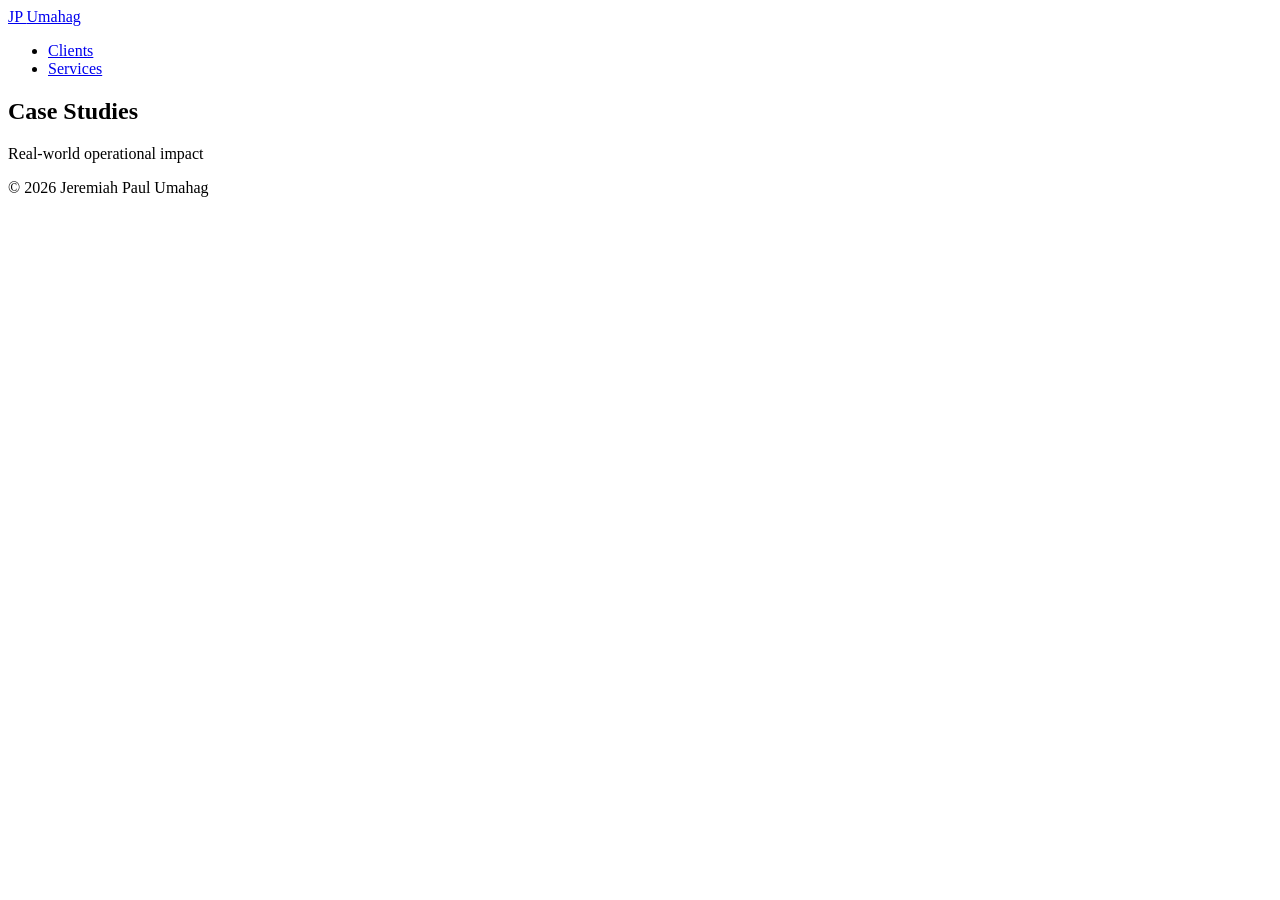
==== case-study.html @ 82531656 "Initial portfolio setup - copied from jpiuportfolio02" ====
<!DOCTYPE html>
<html lang="en">
<head>
<meta charset="UTF-8">
<meta name="viewport" content="width=device-width,initial-scale=1">
<title>Case Study | JP Umahag</title>
<link rel="stylesheet" href="chatbot.css">
</head>
<body>
<nav><a class="logo" href="index.html">JP <span>Umahag</span></a><ul class="links"><li><a href="clients.html">Clients</a></li><li><a href="services.html">Services</a></li></ul></nav>
<main><section class="hero"><div class="wrap"><h1>Case Studies</h1><p>Real-world operational impact</p></div></section></main>
<footer><div class="wrap">&copy; 2026 Jeremiah Paul Umahag</div></footer>
<script src="chatbot.js" defer></script>
</body>
</html>
---- chatbot.css ----
.ai-chat-launcher{position:fixed;right:20px;bottom:20px;z-index:2147483647;width:58px;height:58px;border:1px solid #f59e0b;background:#191522;color:#fff;border-radius:50%;display:grid;place-items:center;cursor:pointer;transition:all .3s;box-shadow:0 4px 12px rgba(0,0,0,.5)}.ai-chat-launcher:hover{border-color:#fff;box-shadow:0 6px 16px rgba(245,158,11,.4)}.ai-chat-launcher svg{width:24px;height:24px;fill:currentColor}.ai-chat-window{position:fixed;right:20px;bottom:90px;z-index:2147483646;width:380px;max-height:600px;background:#191522;border:1px solid rgba(229,229,229,.2);border-radius:16px;display:flex;flex-direction:column;box-shadow:0 10px 40px rgba(0,0,0,.6);transform:translateY(20px);opacity:0;pointer-events:none;transition:all .3s}.ai-chat-window.is-open{transform:translateY(0);opacity:1;pointer-events:auto}.ai-chat-header{padding:16px;border-bottom:1px solid rgba(229,229,229,.2);display:flex;justify-content:space-between;align-items:center}.ai-chat-title{font-weight:700;color:#fff;font-size:15px}.ai-chat-status{font-size:12px;color:rgba(229,229,229,.6);margin-top:2px}.ai-chat-close{background:none;border:none;color:rgba(229,229,229,.6);font-size:20px;cursor:pointer;transition:color .2s}.ai-chat-close:hover{color:#fff}.ai-chat-messages{flex:1;overflow-y:auto;padding:16px;display:flex;flex-direction:column;gap:12px}.ai-chat-message{padding:10px 14px;border-radius:10px;font-size:13px;line-height:1.5;word-wrap:break-word}.ai-chat-message.user{background:rgba(245,158,11,.2);color:#fff;margin-left:20px;border-radius:10px 0 10px 10px}.ai-chat-message.assistant{background:rgba(229,229,229,.1);color:rgba(229,229,229,.9);margin-right:20px;border-radius:0 10px 10px 10px}.ai-chat-message.typing span{display:inline-block;width:8px;height:8px;background:rgba(229,229,229,.6);border-radius:50%;margin:0 2px;animation:chat-blink .6s infinite}.ai-chat-message.typing span:nth-child(2){animation-delay:.2s}.ai-chat-message.typing span:nth-child(3){animation-delay:.4s}@keyframes chat-blink{0%,100%{opacity:.3}50%{opacity:1}}.ai-chat-form{display:flex;gap:8px;padding:12px;border-top:1px solid rgba(229,229,229,.2)}.ai-chat-input{flex:1;padding:8px 12px;background:rgba(17,17,17,.5);border:1px solid rgba(229,229,229,.2);border-radius:6px;color:#fff;font-size:12px;outline:none}.ai-chat-input::placeholder{color:rgba(229,229,229,.4)}.ai-chat-input:focus{border-color:rgba(245,158,11,.5);box-shadow:0 0 8px rgba(245,158,11,.2)}.ai-chat-send{padding:8px 14px;background:rgba(245,158,11,.2);border:1px solid rgba(245,158,11,.4);color:#f59e0b;border-radius:6px;font-weight:600;font-size:12px;cursor:pointer;transition:all .2s}.ai-chat-send:hover:not(:disabled){background:rgba(245,158,11,.35);border-color:rgba(245,158,11,.6);color:#fff}.ai-chat-send:disabled{opacity:.5;cursor:not-allowed}@media(max-width:480px){.ai-chat-window{width:calc(100vw - 40px);max-height:50vh}}
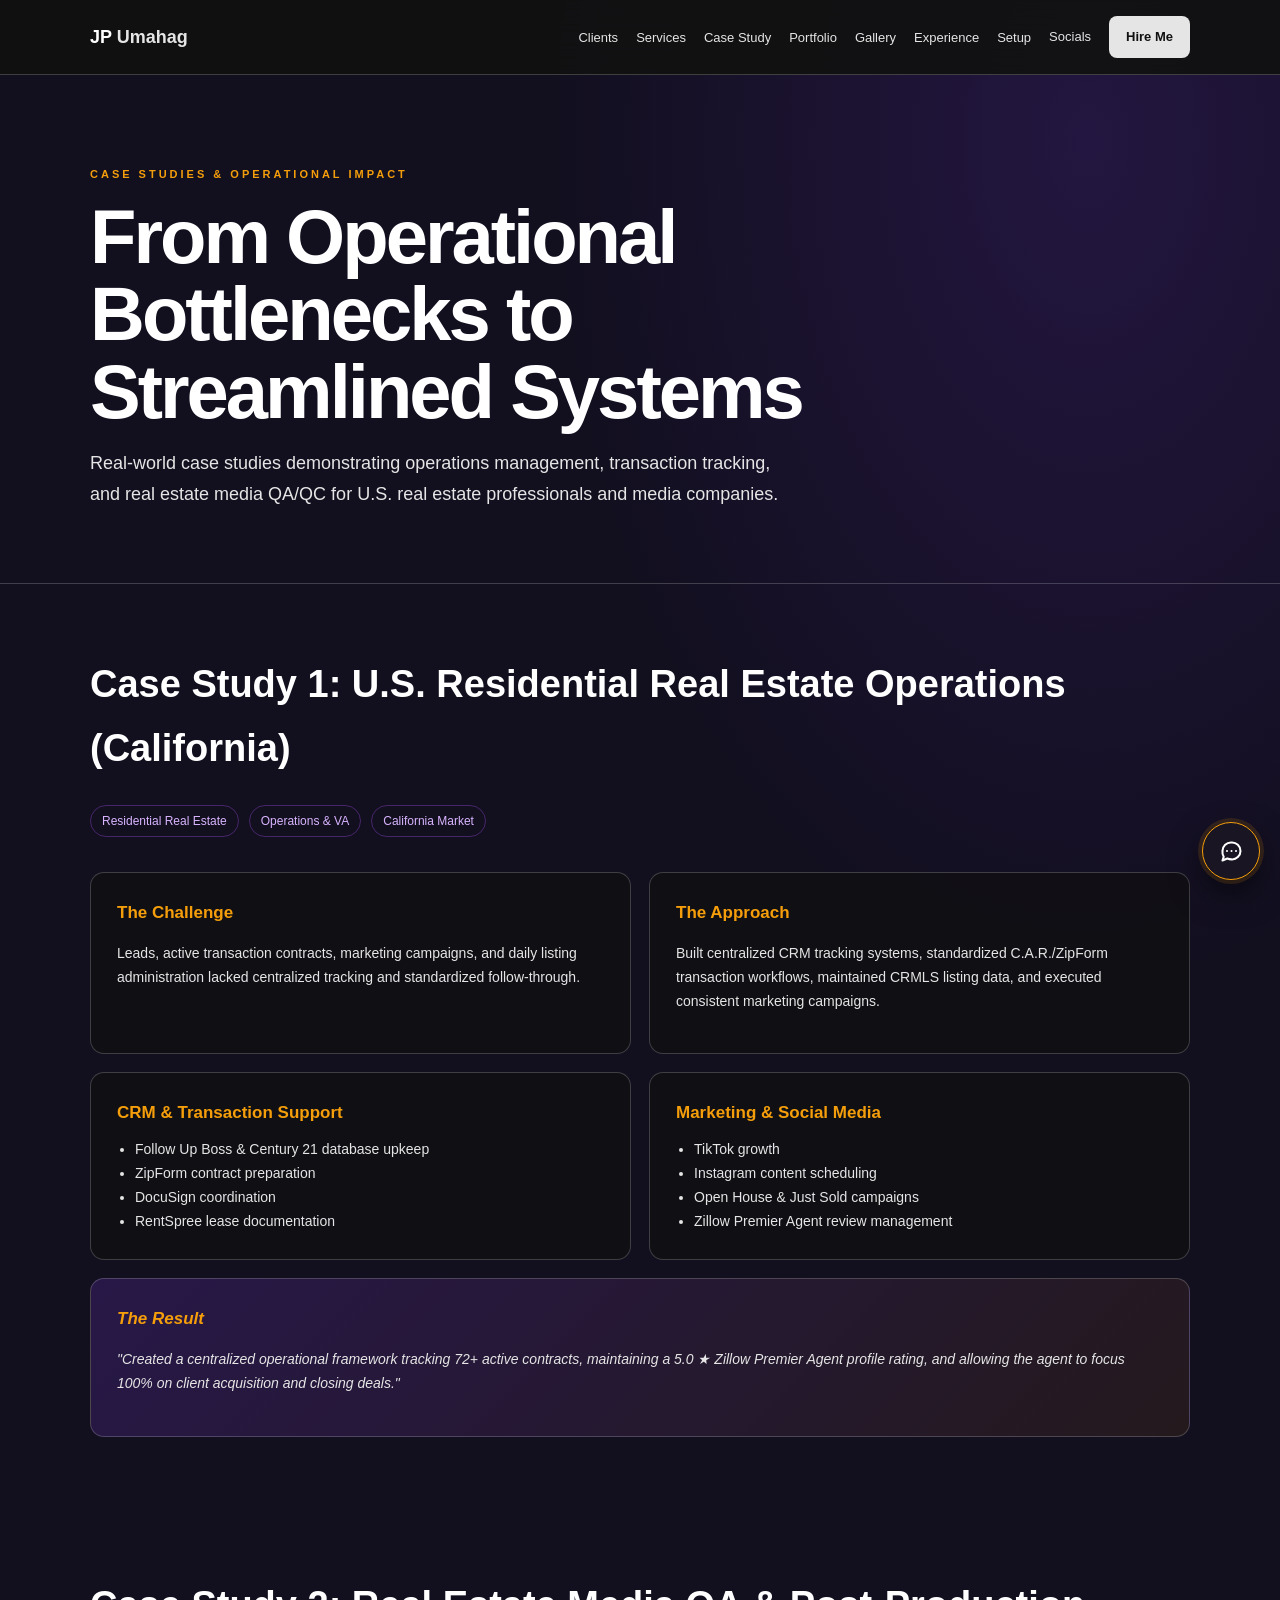
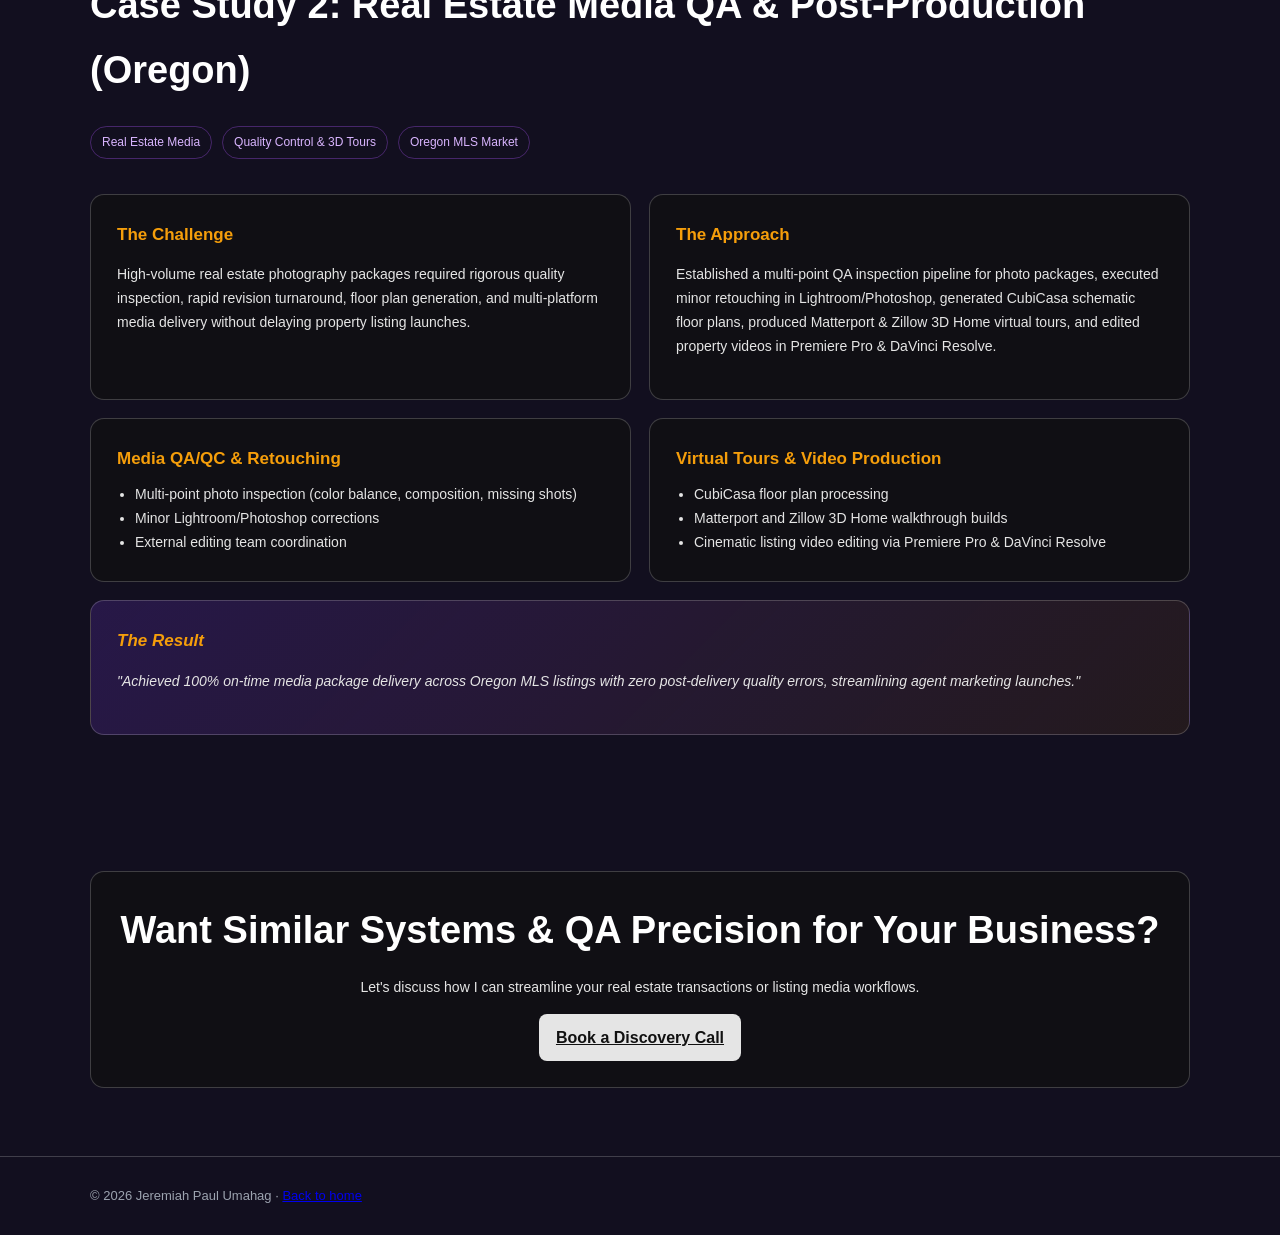
==== commit eebed9de: "Add files via upload" ====
--- a/case-study.html
+++ b/case-study.html
@@ -1,15 +1,169 @@
-<!DOCTYPE html>
+﻿<!DOCTYPE html>
 <html lang="en">
 <head>
 <meta charset="UTF-8">
 <meta name="viewport" content="width=device-width,initial-scale=1">
 <title>Case Study | JP Umahag</title>
 <link rel="stylesheet" href="chatbot.css">
+<style>:root{--bg:#120f1f;--panel:rgba(17,17,17,.7);--white:#fff;--silver:#e5e5e5;--muted:#9ca3af;--gold:#f59e0b;--purple:#a855f7;--line:rgba(229,229,229,.22)}*{box-sizing:border-box}body{margin:0;background:radial-gradient(ellipse 70% 50% at 85% 5%,rgba(124,58,237,.16),transparent 60%),var(--bg);color:var(--white);font-family:Inter,Arial,sans-serif;line-height:1.7}.wrap{width:min(1100px,calc(100% - 40px));margin:auto}nav{position:sticky;top:0;z-index:5;display:flex;justify-content:space-between;align-items:center;padding:16px max(20px,calc((100% - 1100px)/2));background:rgba(17,17,17,.94);border-bottom:1px solid var(--line);backdrop-filter:blur(16px)}.logo{font-weight:700;font-size:18px;color:#fff;text-decoration:none}.logo span{color:var(--silver)}.links{display:flex;align-items:center;gap:18px;list-style:none;margin:0;padding:0}.links a,summary{color:var(--silver);font-size:13px;text-decoration:none}.links a:hover,summary:hover{color:var(--gold)}.dropdown{position:relative}.dropdown summary{cursor:pointer;list-style:none}.dropdown summary::-webkit-details-marker{display:none}.social-menu{position:absolute;right:0;top:28px;min-width:150px;padding:8px;background:#191522;border:1px solid var(--line);border-radius:8px}.social-menu a{display:block;padding:7px 10px}.button{display:inline-block;padding:10px 17px;border-radius:8px;background:var(--silver);color:#111!important;font-weight:700}.hero{padding:90px 0 55px;border-bottom:1px solid var(--line)}.eyebrow{color:var(--gold);font-size:11px;font-weight:700;letter-spacing:3px;text-transform:uppercase}.hero h1{max-width:800px;margin:14px 0;font-size:clamp(42px,7vw,76px);line-height:1.02;letter-spacing:-3px}.hero p,.intro{max-width:700px;color:var(--silver);font-size:18px}.section{padding:68px 0}.section h2{font-size:clamp(25px,4vw,38px);margin:0 0 14px}.grid{display:grid;grid-template-columns:repeat(2,1fr);gap:18px;margin-top:35px}.card{padding:26px;background:var(--panel);border:1px solid var(--line);border-radius:14px}.card h3{margin:0 0 8px;color:var(--gold);font-size:17px}.card p,.card li{color:var(--silver);font-size:14px}.card ul{padding-left:18px;margin:10px 0 0}.result{grid-column:1/-1;background:linear-gradient(135deg,rgba(124,58,237,.2),rgba(245,158,11,.08));font-style:italic}.meta{display:flex;flex-wrap:wrap;gap:10px;margin-top:24px}.meta span{color:#d8b4fe;font-size:12px;border:1px solid rgba(168,85,247,.35);border-radius:99px;padding:5px 11px}footer{padding:28px 0;color:var(--muted);border-top:1px solid var(--line);font-size:13px}@media(max-width:760px){.links{display:none}.grid{grid-template-columns:1fr}.result{grid-column:auto}.hero{padding:58px 0 38px}.hero h1{letter-spacing:-1.5px}}</style>
+<style>.reveal{opacity:0;transform:translateY(24px);transition:opacity .7s cubic-bezier(.23,1,.32,1),transform .7s cubic-bezier(.23,1,.32,1)}.reveal.visible{opacity:1;transform:translateY(0)}.reveal:nth-child(2){transition-delay:.1s}.reveal:nth-child(3){transition-delay:.2s}.reveal:nth-child(4){transition-delay:.3s}.reveal:nth-child(5){transition-delay:.4s}.reveal:nth-child(6){transition-delay:.5s}.hero .eyebrow,.hero h1,.hero p,.meta{animation:pageReveal .8s cubic-bezier(.23,1,.32,1) both}.hero h1{animation-delay:.12s}.hero p{animation-delay:.22s}.meta{animation-delay:.32s}@keyframes pageReveal{from{opacity:0;transform:translateY(22px)}to{opacity:1;transform:translateY(0)}}.card,.photo{transition:opacity .7s cubic-bezier(.23,1,.32,1),transform .35s ease,border-color .3s ease,box-shadow .3s ease}.card:hover,.photo:hover{transform:translateY(-5px);border-color:var(--gold);box-shadow:0 14px 32px rgba(0,0,0,.3)}@media(prefers-reduced-motion:reduce){*,*::before,*::after{animation:none!important;transition:none!important;scroll-behavior:auto!important}.reveal{opacity:1;transform:none}}</style>
 </head>
 <body>
-<nav><a class="logo" href="index.html">JP <span>Umahag</span></a><ul class="links"><li><a href="clients.html">Clients</a></li><li><a href="services.html">Services</a></li></ul></nav>
-<main><section class="hero"><div class="wrap"><h1>Case Studies</h1><p>Real-world operational impact</p></div></section></main>
-<footer><div class="wrap">&copy; 2026 Jeremiah Paul Umahag</div></footer>
+<nav>
+<a class="logo" href="index.html">JP <span>Umahag</span></a>
+<ul class="links">
+<li><a href="clients.html">Clients</a></li>
+<li><a href="services.html">Services</a></li>
+<li><a href="case-study.html">Case Study</a></li>
+<li><a href="portfolio.html">Portfolio</a></li>
+<li><a href="gallery.html">Gallery</a></li>
+<li><a href="index.html#experience">Experience</a></li>
+<li><a href="index.html#setup">Setup</a></li>
+<li><details class="dropdown"><summary>Socials</summary><div class="social-menu"><a href="https://www.linkedin.com/in/jpumahag/" target="_blank" rel="noopener">LinkedIn</a><a href="https://www.facebook.com/jp.iux0023" target="_blank" rel="noopener">Facebook</a><a href="https://www.instagram.com/jp.iux/" target="_blank" rel="noopener">Instagram</a><a href="https://www.onlinejobs.ph/jobseekers/info/2666370" target="_blank" rel="noopener">OnlineJobs.ph</a></div></details></li>
+<li><a class="button" href="index.html#contact">Hire Me</a></li>
+</ul>
+</nav>
+<main>
+<section class="hero">
+<div class="wrap">
+<div class="eyebrow">CASE STUDIES & OPERATIONAL IMPACT</div>
+<h1>From Operational Bottlenecks to Streamlined Systems</h1>
+<p>Real-world case studies demonstrating operations management, transaction tracking, and real estate media QA/QC for U.S. real estate professionals and media companies.</p>
+</div>
+</section>
+
+<section class="section">
+<div class="wrap">
+<h2>Case Study 1: U.S. Residential Real Estate Operations (California)</h2>
+<div class="meta">
+<span>Residential Real Estate</span>
+<span>Operations & VA</span>
+<span>California Market</span>
+</div>
+<div class="grid">
+<article class="card">
+<h3>The Challenge</h3>
+<p>Leads, active transaction contracts, marketing campaigns, and daily listing administration lacked centralized tracking and standardized follow-through.</p>
+</article>
+<article class="card">
+<h3>The Approach</h3>
+<p>Built centralized CRM tracking systems, standardized C.A.R./ZipForm transaction workflows, maintained CRMLS listing data, and executed consistent marketing campaigns.</p>
+</article>
+<article class="card">
+<h3>CRM & Transaction Support</h3>
+<ul>
+<li>Follow Up Boss & Century 21 database upkeep</li>
+<li>ZipForm contract preparation</li>
+<li>DocuSign coordination</li>
+<li>RentSpree lease documentation</li>
+</ul>
+</article>
+<article class="card">
+<h3>Marketing & Social Media</h3>
+<ul>
+<li>TikTok growth</li>
+<li>Instagram content scheduling</li>
+<li>Open House & Just Sold campaigns</li>
+<li>Zillow Premier Agent review management</li>
+</ul>
+</article>
+<article class="card result">
+<h3>The Result</h3>
+<p>"Created a centralized operational framework tracking 72+ active contracts, maintaining a 5.0 ★ Zillow Premier Agent profile rating, and allowing the agent to focus 100% on client acquisition and closing deals."</p>
+</article>
+</div>
+</div>
+</section>
+
+<section class="section">
+<div class="wrap">
+<h2>Case Study 2: Real Estate Media QA &amp; Post-Production (Oregon)</h2>
+<div class="meta">
+<span>Real Estate Media</span>
+<span>Quality Control & 3D Tours</span>
+<span>Oregon MLS Market</span>
+</div>
+<div class="grid">
+<article class="card">
+<h3>The Challenge</h3>
+<p>High-volume real estate photography packages required rigorous quality inspection, rapid revision turnaround, floor plan generation, and multi-platform media delivery without delaying property listing launches.</p>
+</article>
+<article class="card">
+<h3>The Approach</h3>
+<p>Established a multi-point QA inspection pipeline for photo packages, executed minor retouching in Lightroom/Photoshop, generated CubiCasa schematic floor plans, produced Matterport & Zillow 3D Home virtual tours, and edited property videos in Premiere Pro & DaVinci Resolve.</p>
+</article>
+<article class="card">
+<h3>Media QA/QC & Retouching</h3>
+<ul>
+<li>Multi-point photo inspection (color balance, composition, missing shots)</li>
+<li>Minor Lightroom/Photoshop corrections</li>
+<li>External editing team coordination</li>
+</ul>
+</article>
+<article class="card">
+<h3>Virtual Tours & Video Production</h3>
+<ul>
+<li>CubiCasa floor plan processing</li>
+<li>Matterport and Zillow 3D Home walkthrough builds</li>
+<li>Cinematic listing video editing via Premiere Pro & DaVinci Resolve</li>
+</ul>
+</article>
+<article class="card result">
+<h3>The Result</h3>
+<p>"Achieved 100% on-time media package delivery across Oregon MLS listings with zero post-delivery quality errors, streamlining agent marketing launches."</p>
+</article>
+</div>
+</div>
+</section>
+
+<section class="section">
+<div class="wrap">
+<div class="card" style="text-align: center;">
+<h2>Want Similar Systems &amp; QA Precision for Your Business?</h2>
+<p>Let's discuss how I can streamline your real estate transactions or listing media workflows.</p>
+<a class="button" href="index.html#contact">Book a Discovery Call</a>
+</div>
+</div>
+</section>
+</main>
+<footer>
+<div class="wrap">
+&copy; 2026 Jeremiah Paul Umahag &middot; <a href="index.html">Back to home</a>
+</div>
+</footer>
+<script>
+document.addEventListener("DOMContentLoaded",()=> {
+const items=document.querySelectorAll(".section,.card,.photo,.tags");
+items.forEach(item=>item.classList.add("reveal"));
+const observer=new IntersectionObserver(entries=>entries.forEach(entry=>{
+if(entry.isIntersecting)entry.target.classList.add("visible")
+}),{threshold:.12});
+items.forEach(item=>observer.observe(item))
+});
+</script>
+<!-- AI Chatbot Widget -->
+<button class="ai-chat-launcher" type="button" aria-label="Open Jeremiah's AI Assistant" aria-expanded="false">
+  <svg viewBox="0 0 24 24" aria-hidden="true">
+    <path d="M20 11.5a7.5 7.5 0 0 1-8 7.5 8.8 8.8 0 0 1-3.7-.8L4 20l1.1-3.4A7.4 7.4 0 0 1 4 11.5 7.5 7.5 0 0 1 12 4a7.5 7.5 0 0 1 8 7.5Z"/>
+    <path d="M8 11.5h.01M12 11.5h.01M16 11.5h.01"/>
+  </svg>
+</button>
+
+<section class="ai-chat-window" aria-label="Jeremiah's AI Assistant">
+  <header class="ai-chat-header">
+    <div>
+      <div class="ai-chat-title">Jeremiah's AI Assistant</div>
+      <span class="ai-chat-status">Here to help with your media needs</span>
+    </div>
+    <button class="ai-chat-close" type="button" aria-label="Close chat">&times;</button>
+  </header>
+  <div class="ai-chat-messages" role="log" aria-live="polite"></div>
+  <form class="ai-chat-form">
+    <input class="ai-chat-input" type="text" autocomplete="off" placeholder="Ask about services or projects..." aria-label="Message">
+    <button class="ai-chat-send" type="submit">Send</button>
+  </form>
+</section>
+
 <script src="chatbot.js" defer></script>
 </body>
 </html>
--- a/chatbot.css
+++ b/chatbot.css
@@ -1 +1 @@
-.ai-chat-launcher{position:fixed;right:20px;bottom:20px;z-index:2147483647;width:58px;height:58px;border:1px solid #f59e0b;background:#191522;color:#fff;border-radius:50%;display:grid;place-items:center;cursor:pointer;transition:all .3s;box-shadow:0 4px 12px rgba(0,0,0,.5)}.ai-chat-launcher:hover{border-color:#fff;box-shadow:0 6px 16px rgba(245,158,11,.4)}.ai-chat-launcher svg{width:24px;height:24px;fill:currentColor}.ai-chat-window{position:fixed;right:20px;bottom:90px;z-index:2147483646;width:380px;max-height:600px;background:#191522;border:1px solid rgba(229,229,229,.2);border-radius:16px;display:flex;flex-direction:column;box-shadow:0 10px 40px rgba(0,0,0,.6);transform:translateY(20px);opacity:0;pointer-events:none;transition:all .3s}.ai-chat-window.is-open{transform:translateY(0);opacity:1;pointer-events:auto}.ai-chat-header{padding:16px;border-bottom:1px solid rgba(229,229,229,.2);display:flex;justify-content:space-between;align-items:center}.ai-chat-title{font-weight:700;color:#fff;font-size:15px}.ai-chat-status{font-size:12px;color:rgba(229,229,229,.6);margin-top:2px}.ai-chat-close{background:none;border:none;color:rgba(229,229,229,.6);font-size:20px;cursor:pointer;transition:color .2s}.ai-chat-close:hover{color:#fff}.ai-chat-messages{flex:1;overflow-y:auto;padding:16px;display:flex;flex-direction:column;gap:12px}.ai-chat-message{padding:10px 14px;border-radius:10px;font-size:13px;line-height:1.5;word-wrap:break-word}.ai-chat-message.user{background:rgba(245,158,11,.2);color:#fff;margin-left:20px;border-radius:10px 0 10px 10px}.ai-chat-message.assistant{background:rgba(229,229,229,.1);color:rgba(229,229,229,.9);margin-right:20px;border-radius:0 10px 10px 10px}.ai-chat-message.typing span{display:inline-block;width:8px;height:8px;background:rgba(229,229,229,.6);border-radius:50%;margin:0 2px;animation:chat-blink .6s infinite}.ai-chat-message.typing span:nth-child(2){animation-delay:.2s}.ai-chat-message.typing span:nth-child(3){animation-delay:.4s}@keyframes chat-blink{0%,100%{opacity:.3}50%{opacity:1}}.ai-chat-form{display:flex;gap:8px;padding:12px;border-top:1px solid rgba(229,229,229,.2)}.ai-chat-input{flex:1;padding:8px 12px;background:rgba(17,17,17,.5);border:1px solid rgba(229,229,229,.2);border-radius:6px;color:#fff;font-size:12px;outline:none}.ai-chat-input::placeholder{color:rgba(229,229,229,.4)}.ai-chat-input:focus{border-color:rgba(245,158,11,.5);box-shadow:0 0 8px rgba(245,158,11,.2)}.ai-chat-send{padding:8px 14px;background:rgba(245,158,11,.2);border:1px solid rgba(245,158,11,.4);color:#f59e0b;border-radius:6px;font-weight:600;font-size:12px;cursor:pointer;transition:all .2s}.ai-chat-send:hover:not(:disabled){background:rgba(245,158,11,.35);border-color:rgba(245,158,11,.6);color:#fff}.ai-chat-send:disabled{opacity:.5;cursor:not-allowed}@media(max-width:480px){.ai-chat-window{width:calc(100vw - 40px);max-height:50vh}}+.ai-chat-launcher{position:fixed;right:20px;bottom:20px;z-index:2147483647;width:58px;height:58px;border:1px solid #f59e0b;background:#191522;color:#fff;border-radius:50%;display:grid;place-items:center;cursor:pointer;pointer-events:auto;box-shadow:0 0 0 4px #f59e0b22,0 14px 32px #0008;transition:transform .25s ease,box-shadow .25s ease}.ai-chat-launcher:hover,.ai-chat-launcher:focus-visible{transform:translateY(-4px) scale(1.04);box-shadow:0 0 0 6px #f59e0b2e,0 18px 38px #000b;outline:none}.ai-chat-launcher svg{width:27px;height:27px;fill:none;stroke:currentColor;stroke-width:1.8;stroke-linecap:round;stroke-linejoin:round}.ai-chat-window{position:fixed;right:20px;bottom:92px;z-index:2147483646;width:380px;height:500px;max-height:calc(100vh - 112px);display:flex;flex-direction:column;overflow:hidden;background:#120f1f;color:#fff;border:1px solid #ffffff38;border-radius:16px;box-shadow:0 20px 60px #000b;opacity:0;visibility:hidden;pointer-events:none;transform:translateY(16px) scale(.97);transform-origin:bottom right;transition:opacity .2s ease,transform .2s ease,visibility .2s ease}.ai-chat-window.is-open{opacity:1;visibility:visible;pointer-events:auto;transform:none}.ai-chat-header{display:flex;align-items:center;justify-content:space-between;gap:12px;padding:15px 16px;background:#191522;border-bottom:1px solid #ffffff38}.ai-chat-title{font-size:15px;font-weight:700}.ai-chat-status{display:block;margin-top:2px;color:#f59e0b;font-size:11px;font-weight:400}.ai-chat-close{width:36px;height:36px;border:0;border-radius:8px;background:transparent;color:#cbd5e1;font-size:25px;line-height:1;cursor:pointer}.ai-chat-close:hover,.ai-chat-close:focus-visible{background:#ffffff14;color:#fff;outline:none}.ai-chat-messages{flex:1;min-height:0;overflow-y:auto;padding:16px;display:flex;flex-direction:column;gap:11px;scroll-behavior:smooth}.ai-chat-message{max-width:86%;padding:10px 12px;border-radius:13px;font-size:14px;line-height:1.5;overflow-wrap:anywhere}.ai-chat-message.assistant{align-self:flex-start;background:#191522;border:1px solid #ffffff1f;color:#e5e5e5;border-bottom-left-radius:4px}.ai-chat-message.user{align-self:flex-end;background:#f59e0b;color:#111;border-bottom-right-radius:4px}.ai-chat-message.typing{display:flex;gap:4px;align-items:center;padding:13px 14px}.ai-chat-message.typing span{width:6px;height:6px;background:#cbd5e1;border-radius:50%;animation:ai-chat-bounce 1s infinite ease-in-out}.ai-chat-message.typing span:nth-child(2){animation-delay:.15s}.ai-chat-message.typing span:nth-child(3){animation-delay:.3s}@keyframes ai-chat-bounce{0%,60%,100%{transform:translateY(0);opacity:.45}30%{transform:translateY(-4px);opacity:1}}.ai-chat-form{display:flex;gap:8px;padding:12px;border-top:1px solid #ffffff38;background:#11101a}.ai-chat-input{min-width:0;flex:1;height:42px;padding:0 12px;border:1px solid #ffffff38;border-radius:9px;background:#120f1f;color:#fff;font:inherit;font-size:14px}.ai-chat-input:focus{border-color:#f59e0b;outline:2px solid #f59e0b33}.ai-chat-send{min-width:72px;height:42px;padding:0 13px;border:0;border-radius:9px;background:#e5e5e5;color:#111;font-weight:700;cursor:pointer}.ai-chat-send:hover,.ai-chat-send:focus-visible{background:#f59e0b;outline:none}.ai-chat-send:disabled{cursor:wait;opacity:.55}@media(max-width:600px){.ai-chat-launcher{right:16px;bottom:16px;width:56px;height:56px}.ai-chat-window{right:16px;bottom:16px;width:calc(100vw - 32px);height:500px;max-height:80vh;border-radius:14px}.ai-chat-input,.ai-chat-send,.ai-chat-close{min-height:44px;height:44px}.ai-chat-form{padding-bottom:max(12px,env(safe-area-inset-bottom))}}@media(prefers-reduced-motion:reduce){.ai-chat-launcher,.ai-chat-window{transition:none}.ai-chat-message.typing span{animation:none}}
